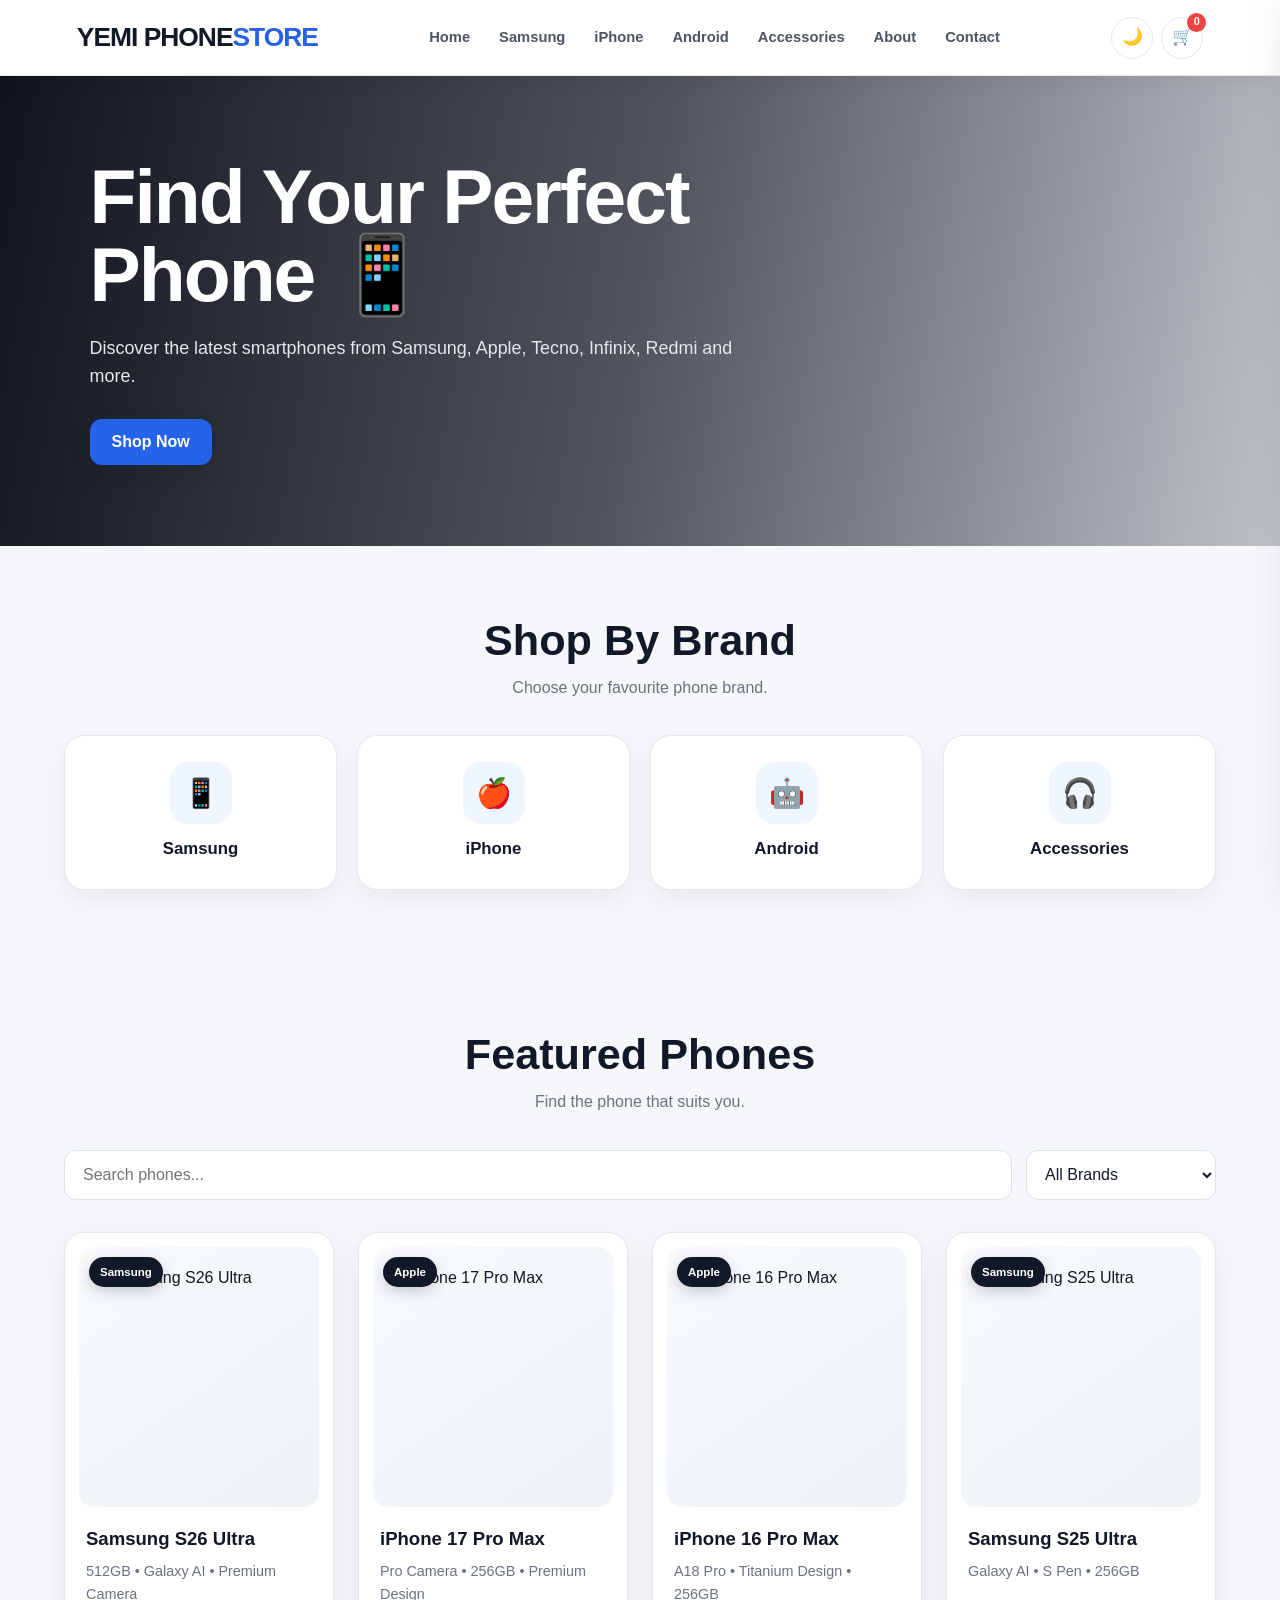
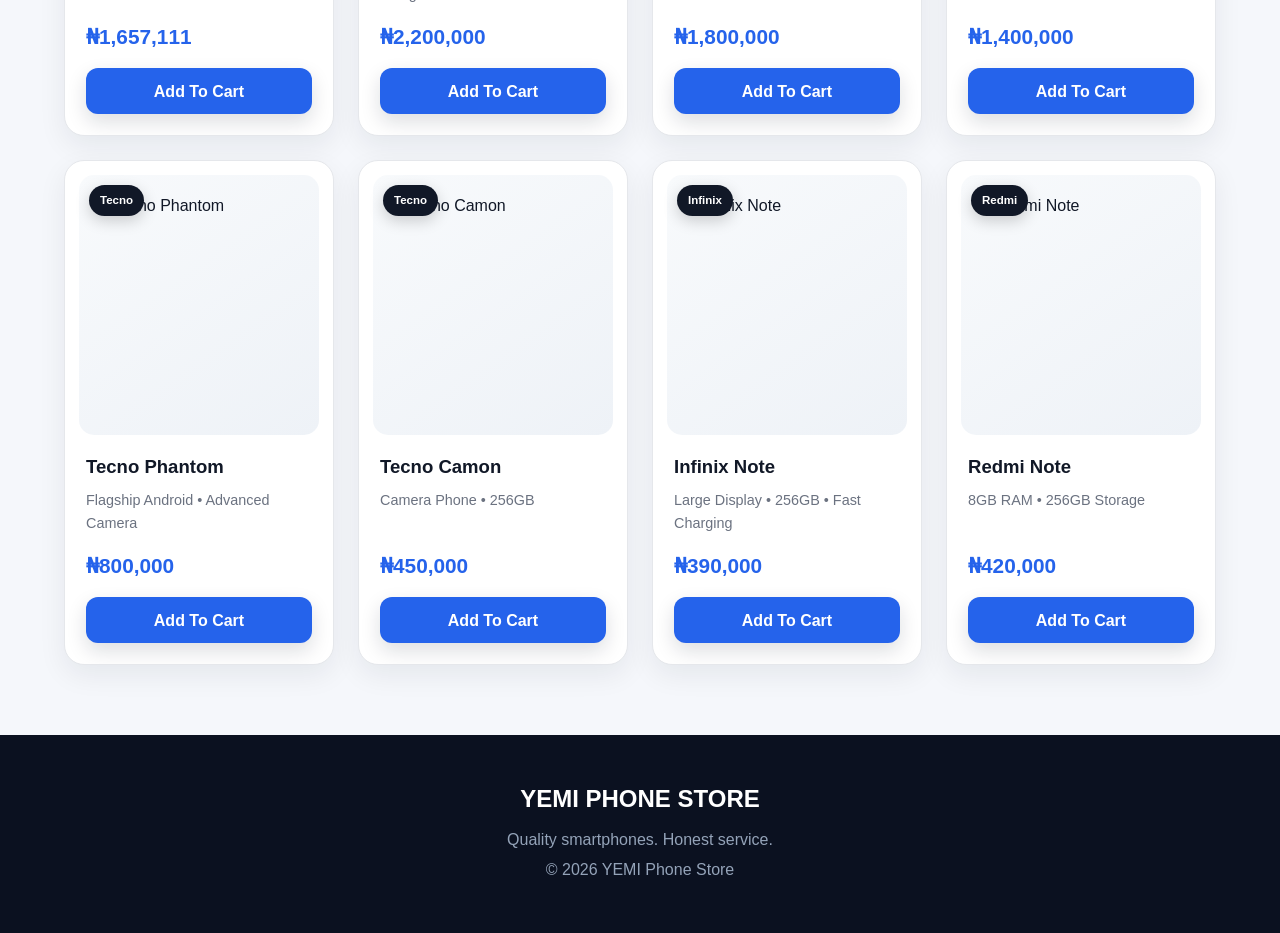
==== index.html @ 951abc67 "Add files via upload" ====
<!DOCTYPE html>
<html lang="en">
<head>
    <meta charset="UTF-8">
    <meta name="viewport" content="width=device-width, initial-scale=1.0">

    <title>YEMI Phone Store</title>

    <link rel="stylesheet" href="PHONE.css">
</head>

<body>

    <!-- NAVIGATION -->
    <header>
        <div class="navbar">

            <a href="index.html" class="logo">
               YEMI PHONE<span>STORE</span>
            </a>

            <button class="menu" onclick="toggleMenu()">☰</button>

            <nav id="nav">
                <a href="index.html">Home</a>
                <a href="samsung.html">Samsung</a>
                <a href="iphone.html">iPhone</a>
                <a href="android.html">Android</a>
                <a href="accessories.html">Accessories</a>
                <a href="about.html">About</a>
                <a href="contact.html">Contact</a>
            </nav>

            <div class="nav-actions">
                <button onclick="toggleDark()">🌙</button>

                <button onclick="toggleCart()">
                    🛒 <span id="cart-count">0</span>
                </button>
            </div>

        </div>
    </header>


    <!-- CART -->
    <div id="cart-panel" class="cart-panel">

        <h2>Shopping Cart</h2>

        <div id="cart-items">
            <p>Your cart is empty.</p>
        </div>

        <h3>
            Total:
            <span id="cart-total">₦0</span>
        </h3>

        <a href="contact.html" class="btn primary">
            Checkout
        </a>

    </div>


    <!-- HERO -->
    <section class="hero">

        <h1>
            Find Your Perfect Phone 📱
        </h1>

        <p>
            Discover the latest smartphones from Samsung,
            Apple, Tecno, Infinix, Redmi and more.
        </p>

        <a href="#products" class="btn">
            Shop Now
        </a>

    </section>


    <!-- CATEGORIES -->
    <section class="container">

        <div class="section-title">

            <h2>Shop By Brand</h2>

            <p>
                Choose your favourite phone brand.
            </p>

        </div>


        <div class="categories">

            <a href="samsung.html" class="category">
                <div class="icon">📱</div>
                Samsung
            </a>

            <a href="iphone.html" class="category">
                <div class="icon">🍎</div>
                iPhone
            </a>

            <a href="android.html" class="category">
                <div class="icon">🤖</div>
                Android
            </a>

            <a href="accessories.html" class="category">
                <div class="icon">🎧</div>
                Accessories
            </a>

        </div>

    </section>


    <!-- PRODUCTS -->
    <section class="container" id="products">

        <div class="section-title">

            <h2>Featured Phones</h2>

            <p>
                Find the phone that suits you.
            </p>

        </div>


        <!-- SEARCH -->
        <div class="toolbar">

            <input
                type="text"
                id="search"
                class="search"
                placeholder="Search phones..."
                onkeyup="searchProducts()"
            >

            <select
                class="filter"
                onchange="filterBrand(this.value)"
            >

                <option value="">All Brands</option>
                <option value="Samsung">Samsung</option>
                <option value="Apple">Apple</option>
                <option value="Tecno">Tecno</option>
                <option value="Infinix">Infinix</option>
                <option value="Redmi">Redmi</option>
                <option value="Xiaomi">Xiaomi</option>
                <option value="Google">Google</option>
                <option value="OnePlus">OnePlus</option>

            </select>

        </div>


        <div class="products">


            <!-- SAMSUNG -->
            <div class="card" data-brand="Samsung">

                <span class="badge">
                    Samsung
                </span>

                <img
                src="https://commons.wikimedia.org/wiki/Special:Redirect/file/Galaxy_S26_Ultra_-_1.jpg"
                alt="Samsung S26 Ultra"
             >

                <h3>
                    Samsung S26 Ultra
                </h3>

                <p>
                    512GB • Galaxy AI • Premium Camera
                </p>

                <div class="price">
                    ₦1,657,111
                </div>

                <button
                    class="btn primary"
                    onclick="addToCart(
                        'Samsung S26 Ultra',
                        1657111
                    )"
                >
                    Add To Cart
                </button>

            </div>


            <!-- IPHONE -->
            <div class="card" data-brand="Apple">

                <span class="badge">
                    Apple
                </span>

                <!-- IPHONE 17 PRO MAX -->
             <img
             src="https://commons.wikimedia.org/wiki/Special:Redirect/file/IPhone_17_Pro_2026.jpg"
             alt="iPhone 17 Pro Max"
             >

                <h3>
                    iPhone 17 Pro Max
                </h3>

                <p>
                    Pro Camera • 256GB • Premium Design
                </p>

                <div class="price">
                    ₦2,200,000
                </div>

                <button
                    class="btn primary"
                    onclick="addToCart(
                        'iPhone 17 Pro Max',
                        2200000
                    )"
                >
                    Add To Cart
                </button>

            </div>


            <!-- IPHONE 16 -->
            <div class="card" data-brand="Apple">

                <span class="badge">
                    Apple
                </span>

                <img
             src="https://commons.wikimedia.org/wiki/Special:Redirect/file/IPhone_16_Pro_(54251926676).jpg"
             alt="iPhone 16 Pro Max"
             >

                <h3>
                    iPhone 16 Pro Max
                </h3>

                <p>
                    A18 Pro • Titanium Design • 256GB
                </p>

                <div class="price">
                    ₦1,800,000
                </div>

                <button
                    class="btn primary"
                    onclick="addToCart(
                        'iPhone 16 Pro Max',
                        1800000
                    )"
                >
                    Add To Cart
                </button>

            </div>


            <!-- SAMSUNG S25 -->
            <div class="card" data-brand="Samsung">

                <span class="badge">
                    Samsung
                </span>

                <img
             src="https://commons.wikimedia.org/wiki/Special:Redirect/file/Samsung_Galaxy_S25_Ultra_2025.jpg"
             alt="Samsung S25 Ultra"
             >

                <h3>
                    Samsung S25 Ultra
                </h3>

                <p>
                    Galaxy AI • S Pen • 256GB
                </p>

                <div class="price">
                    ₦1,400,000
                </div>

                <button
                    class="btn primary"
                    onclick="addToCart(
                        'Samsung S25 Ultra',
                        1400000
                    )"
                >
                    Add To Cart
                </button>

            </div>


            <!-- TECNO -->
            <div class="card" data-brand="Tecno">

                <span class="badge">
                    Tecno
                </span>

                <img
    src="https://commons.wikimedia.org/wiki/Special:Redirect/file/Tecno_Phantom_V_Flip.png"
    alt="Tecno Phantom"
>

                <h3>
                    Tecno Phantom
                </h3>

                <p>
                    Flagship Android • Advanced Camera
                </p>

                <div class="price">
                    ₦800,000
                </div>

                <button
                    class="btn primary"
                    onclick="addToCart(
                        'Tecno Phantom',
                        800000
                    )"
                >
                    Add To Cart
                </button>

            </div>


            <!-- TECNO CAMON -->
            <div class="card" data-brand="Tecno">

                <span class="badge">
                    Tecno
                </span>

                <img
    src="https://commons.wikimedia.org/wiki/Special:Redirect/file/Tecno_Camon_50_rear_panel.jpg"
    alt="Tecno Camon"
>

                <h3>
                    Tecno Camon
                </h3>

                <p>
                    Camera Phone • 256GB
                </p>

                <div class="price">
                    ₦450,000
                </div>

                <button
                    class="btn primary"
                    onclick="addToCart(
                        'Tecno Camon',
                        450000
                    )"
                >
                    Add To Cart
                </button>

            </div>


            <!-- INFINIX -->
            <div class="card" data-brand="Infinix">

                <span class="badge">
                    Infinix
                </span>

                <img
    src="https://fdn2.gsmarena.com/vv/pics/infinix/infinix-note-edge-1.jpg"
    alt="Infinix Note"
>

                <h3>
                    Infinix Note
                </h3>

                <p>
                    Large Display • 256GB • Fast Charging
                </p>

                <div class="price">
                    ₦390,000
                </div>

                <button
                    class="btn primary"
                    onclick="addToCart(
                        'Infinix Note',
                        390000
                    )"
                >
                    Add To Cart
                </button>

            </div>


            <!-- REDMI -->
            <div class="card" data-brand="Redmi">

                <span class="badge">
                    Redmi
                </span>

                <img
    src="https://commons.wikimedia.org/wiki/Special:Redirect/file/Redmi_Note_15_Pro.jpg"
    alt="Redmi Note"
>

                <h3>
                    Redmi Note
                </h3>

                <p>
                    8GB RAM • 256GB Storage
                </p>

                <div class="price">
                    ₦420,000
                </div>

                <button
                    class="btn primary"
                    onclick="addToCart(
                        'Redmi Note',
                        420000
                    )"
                >
                    Add To Cart
                </button>

            </div>

        </div>

    </section>


    <!-- FOOTER -->
    <footer>

        <h3>
            YEMI PHONE STORE
        </h3>

        <p>
            Quality smartphones. Honest service.
        </p>

        <p>
            © 2026 YEMI Phone Store
        </p>

    </footer>


    <script src="PHONE.js"></script>

</body>
</html>
---- PHONE.css ----
/* =========================================================
   PHONE STORE — COMPLETE WEBSITE CSS
   ========================================================= */

/* ---------- RESET ---------- */

* {
    margin: 0;
    padding: 0;
    box-sizing: border-box;
}

html {
    scroll-behavior: smooth;
}

body {
    min-height: 100vh;
    width: 100%;
    font-family: "Segoe UI", Arial, Helvetica, sans-serif;
    background: #f5f7fb;
    color: #111827;
    line-height: 1.6;
    display: flex;
    flex-direction: column;
    transition: background 0.3s ease, color 0.3s ease;
}

img {
    max-width: 100%;
    display: block;
}

a {
    color: inherit;
    text-decoration: none;
}

button,
input,
select,
textarea {
    font: inherit;
}

button {
    cursor: pointer;
}


/* =========================================================
   NAVBAR
   ========================================================= */

header {
    width: 100%;
    position: sticky;
    top: 0;
    z-index: 1000;
}

.navbar {
    width: 100%;
    min-height: 76px;
    padding: 0 6%;

    background: rgba(255, 255, 255, 0.94);
    backdrop-filter: blur(18px);
    -webkit-backdrop-filter: blur(18px);

    border-bottom: 1px solid #e5e7eb;

    display: flex;
    align-items: center;
    justify-content: space-between;

    gap: 25px;

    box-shadow: 0 4px 20px rgba(15, 23, 42, 0.06);
}


/* LOGO */

.logo {
    font-size: 1.65rem;
    font-weight: 900;
    letter-spacing: -1px;
    color: #111827;
    white-space: nowrap;
}

.logo span {
    color: #2563eb;
}


/* NAVIGATION */

.navbar nav {
    display: flex;
    align-items: center;
    justify-content: center;
    gap: 5px;
}

.navbar nav a {
    position: relative;

    padding: 9px 12px;

    color: #4b5563;

    font-size: 0.92rem;
    font-weight: 700;

    border-radius: 10px;

    transition: 0.25s ease;
}

.navbar nav a:hover,
.navbar nav a.active {
    color: #2563eb;
    background: #eff6ff;
}

.navbar nav a::after {
    content: "";

    position: absolute;

    left: 12px;
    right: 12px;
    bottom: 3px;

    height: 2px;

    background: #2563eb;

    transform: scaleX(0);
    transform-origin: center;

    transition: transform 0.25s ease;
}

.navbar nav a:hover::after,
.navbar nav a.active::after {
    transform: scaleX(1);
}


/* NAVIGATION BUTTONS */

.nav-actions,
.nav-buttons {
    display: flex;
    align-items: center;
    gap: 8px;
}

.nav-actions button,
.nav-buttons button {
    position: relative;

    width: 42px;
    height: 42px;

    border: 1px solid #e5e7eb;
    border-radius: 50%;

    background: #ffffff;
    color: #111827;

    display: grid;
    place-items: center;

    font-size: 1.05rem;

    transition: 0.25s ease;
}

.nav-actions button:hover,
.nav-buttons button:hover {
    background: #2563eb;
    color: white;
    border-color: #2563eb;

    transform: translateY(-2px);
}


/* CART NUMBER */

#cart-count {
    position: absolute;

    top: -5px;
    right: -4px;

    min-width: 19px;
    height: 19px;

    padding: 0 5px;

    border-radius: 20px;

    background: #ef4444;
    color: white;

    font-size: 0.68rem;
    font-weight: 800;

    display: grid;
    place-items: center;
}


/* MOBILE MENU */

.menu {
    display: none;

    border: 0;

    background: #111827;
    color: white;

    width: 42px;
    height: 42px;

    border-radius: 10px;

    font-size: 1.3rem;
}


/* =========================================================
   BUTTONS
   ========================================================= */

.btn,
button.btn {
    border: 0;

    display: inline-flex;
    align-items: center;
    justify-content: center;

    min-height: 46px;

    padding: 0 22px;

    border-radius: 12px;

    background: #111827;
    color: white;

    font-weight: 800;

    transition: 0.25s ease;

    box-shadow: 0 8px 20px rgba(17, 24, 39, 0.14);
}

.btn:hover,
button.btn:hover {
    transform: translateY(-3px);

    box-shadow: 0 12px 25px rgba(17, 24, 39, 0.2);
}

.btn.primary,
button.btn.primary {
    background: #2563eb;
    color: white;
}

.btn.primary:hover,
button.btn.primary:hover {
    background: #1d4ed8;
}


/* =========================================================
   MAIN HERO
   ========================================================= */

.hero {
    width: 100%;

    min-height: 470px;

    padding: 80px 7%;

    position: relative;

    overflow: hidden;

    display: flex;
    flex-direction: column;

    align-items: flex-start;
    justify-content: center;

    color: white;

    background:
        linear-gradient(
            100deg,
            rgba(3, 7, 18, 0.95),
            rgba(3, 7, 18, 0.68),
            rgba(3, 7, 18, 0.22)
        ),
        url("https://images.unsplash.com/photo-1511707171634-5f897ff02aa9?auto=format&fit=crop&w=1800&q=85")
        center / cover no-repeat;
}

.hero h1 {
    max-width: 720px;

    font-size: clamp(2.5rem, 6vw, 5.2rem);

    line-height: 1.02;

    letter-spacing: -2px;

    margin-bottom: 20px;
}

.hero p {
    max-width: 650px;

    font-size: 1.12rem;

    color: #e5e7eb;

    margin-bottom: 28px;
}

.hero .btn {
    background: #2563eb;
}

.hero .btn:hover {
    background: #3b82f6;
}


/* =========================================================
   PAGE BANNER
   ========================================================= */

.page-banner {
    width: 100%;

    min-height: 270px;

    padding: 55px 7%;

    display: flex;
    flex-direction: column;

    align-items: center;
    justify-content: center;

    text-align: center;

    color: white;

    background:
        radial-gradient(
            circle at 20% 20%,
            rgba(59, 130, 246, 0.35),
            transparent 35%
        ),
        radial-gradient(
            circle at 80% 80%,
            rgba(14, 165, 233, 0.25),
            transparent 35%
        ),
        linear-gradient(
            135deg,
            #0f172a,
            #1e3a8a
        );
}

.page-banner h1 {
    font-size: clamp(2.2rem, 5vw, 4rem);

    line-height: 1.1;

    letter-spacing: -1.5px;

    margin-bottom: 10px;
}

.page-banner p {
    color: #dbeafe;

    font-size: 1.05rem;
}


/* =========================================================
   GENERAL CONTAINERS
   ========================================================= */

.container {
    width: min(1180px, 90%);

    margin: 0 auto;

    padding: 70px 0;
}

.section-title {
    text-align: center;

    margin-bottom: 35px;
}

.section-title h2,
.products-section > h2 {
    font-size: clamp(1.8rem, 4vw, 2.7rem);

    line-height: 1.15;

    margin-bottom: 9px;

    color: #111827;
}

.section-title p {
    color: #6b7280;
}


/* =========================================================
   CATEGORIES
   ========================================================= */

.categories {
    display: grid;

    grid-template-columns: repeat(4, 1fr);

    gap: 20px;
}

.category {
    min-height: 155px;

    padding: 25px;

    background: white;

    border: 1px solid #e5e7eb;

    border-radius: 20px;

    display: flex;

    flex-direction: column;

    align-items: center;

    justify-content: center;

    gap: 12px;

    font-size: 1.05rem;

    font-weight: 800;

    box-shadow: 0 10px 25px rgba(15, 23, 42, 0.06);

    transition: 0.3s ease;
}

.category:hover {
    transform: translateY(-7px);

    border-color: #93c5fd;

    box-shadow:
        0 18px 40px rgba(37, 99, 235, 0.14);

    color: #2563eb;
}

.category .icon {
    width: 62px;
    height: 62px;

    border-radius: 18px;

    background: #eff6ff;

    display: grid;
    place-items: center;

    font-size: 1.8rem;
}


/* =========================================================
   SEARCH / FILTER
   ========================================================= */

.toolbar {
    width: 100%;

    margin-bottom: 32px;

    display: flex;

    gap: 14px;
}

.search,
.filter {
    height: 50px;

    border: 1px solid #dbe1ea;

    border-radius: 12px;

    outline: none;

    background: white;

    color: #111827;

    transition: 0.25s ease;
}

.search {
    flex: 1;

    padding: 0 18px;
}

.filter {
    min-width: 190px;

    padding: 0 14px;
}

.search:focus,
.filter:focus,
.contact-form input:focus,
.contact-form textarea:focus,
form input:focus,
form textarea:focus {
    border-color: #2563eb;

    box-shadow:
        0 0 0 4px rgba(37, 99, 235, 0.1);
}


/* =========================================================
   PRODUCT GRID
   ========================================================= */

.products,
.product-grid {
    display: grid;

    grid-template-columns:
        repeat(4, minmax(0, 1fr));

    gap: 24px;
}

.product-grid {
    grid-template-columns:
        repeat(3, minmax(0, 1fr));
}


/* =========================================================
   PRODUCT CARD
   ========================================================= */

.card {
    position: relative;

    overflow: hidden;

    background: white;

    border: 1px solid #e5e7eb;

    border-radius: 20px;

    padding: 14px;

    box-shadow:
        0 10px 28px rgba(15, 23, 42, 0.07);

    transition:
        transform 0.3s ease,
        box-shadow 0.3s ease,
        border-color 0.3s ease;
}

.card:hover {
    transform: translateY(-8px);

    border-color: #bfdbfe;

    box-shadow:
        0 22px 45px rgba(15, 23, 42, 0.13);
}


/* PRODUCT IMAGE */

.card img,
.product-image {
    width: 100%;

    height: 260px;

    object-fit: contain;

    border-radius: 15px;

    background:
        linear-gradient(
            145deg,
            #f8fafc,
            #eef2f7
        );

    padding: 18px;

    transition:
        transform 0.35s ease;
}

.card:hover img,
.card:hover .product-image {
    transform: scale(1.045);
}


/* PRODUCT NAME */

.card h3 {
    margin: 17px 7px 7px;

    font-size: 1.16rem;

    color: #111827;
}


/* DESCRIPTION */

.card p {
    min-height: 48px;

    margin: 0 7px 12px;

    color: #6b7280;

    font-size: 0.9rem;
}


/* BRAND BADGE */

.badge {
    position: absolute;

    top: 24px;
    left: 24px;

    z-index: 2;

    padding: 6px 11px;

    border-radius: 30px;

    background: #111827;

    color: white;

    font-size: 0.72rem;

    font-weight: 800;

    box-shadow:
        0 5px 15px rgba(0, 0, 0, 0.18);
}


/* PRICE */

.price {
    margin: 0 7px 15px;

    font-size: 1.3rem;

    font-weight: 900;

    color: #2563eb;
}


/* CARD BUTTON */

.card .btn,
.card button {
    width: calc(100% - 14px);

    margin: 0 7px 7px;
}


/* =========================================================
   ACCESSORIES
   ========================================================= */

.products-section {
    width: min(1180px, 90%);

    margin: 0 auto;

    padding: 70px 0;
}

.products-section > h2 {
    text-align: center;

    margin-bottom: 35px;
}

.accessories-hero {
    background:
        linear-gradient(
            100deg,
            rgba(3, 7, 18, 0.92),
            rgba(3, 7, 18, 0.62)
        ),
        url("https://images.unsplash.com/photo-1588423771073-b8903fbb85b5?auto=format&fit=crop&w=1800&q=85")
        center / cover no-repeat;
}

.product-info {
    padding: 0 3px;
}

.product-info h3 {
    margin-top: 16px;
}

.product-info h2 {
    margin: 10px 0;

    color: #2563eb;

    font-size: 1.25rem;
}


/* =========================================================
   ABOUT PAGE
   ========================================================= */

.info-grid {
    display: grid;

    grid-template-columns: repeat(2, 1fr);

    gap: 24px;
}

.info-box {
    position: relative;

    padding: 32px;

    min-height: 190px;

    overflow: hidden;

    background: white;

    border: 1px solid #e5e7eb;

    border-radius: 22px;

    box-shadow:
        0 12px 30px rgba(15, 23, 42, 0.07);

    transition: 0.3s ease;
}

.info-box::before {
    content: "";

    position: absolute;

    top: 0;
    left: 0;

    width: 5px;
    height: 100%;

    background: #2563eb;
}

.info-box:hover {
    transform: translateY(-5px);

    box-shadow:
        0 18px 40px rgba(37, 99, 235, 0.12);
}

.info-box h2 {
    margin-bottom: 12px;

    font-size: 1.35rem;
}

.info-box p {
    color: #667085;

    line-height: 1.8;
}


/* =========================================================
   CONTACT PAGE
   ========================================================= */

.contact-section {
    width: min(1180px, 90%);

    margin: auto;

    padding: 70px 0;
}

.contact-container {
    display: grid;

    grid-template-columns: 0.9fr 1.1fr;

    gap: 35px;

    align-items: start;
}

.contact-info {
    padding: 35px;

    background: #111827;

    color: white;

    border-radius: 24px;

    box-shadow:
        0 18px 45px rgba(15, 23, 42, 0.14);
}

.contact-info h2 {
    font-size: 2rem;

    margin-bottom: 12px;
}

.contact-info p {
    color: #cbd5e1;

    line-height: 1.8;

    margin-bottom: 20px;
}

.contact-info a {
    display: block;

    color: #93c5fd;

    margin: 12px 0;

    font-weight: 700;
}

.contact-info a:hover {
    color: white;
}


/* =========================================================
   SEND US A MESSAGE FORM
   ========================================================= */

form,
.contact-form {
    width: 100%;

    padding: 38px;

    background: white;

    border: 1px solid #e5e7eb;

    border-radius: 24px;

    box-shadow:
        0 18px 45px rgba(15, 23, 42, 0.09);
}

form h2,
.contact-form h2 {
    margin-bottom: 7px;

    font-size: 1.8rem;

    text-align: center;
}

.form-subtitle {
    text-align: center;

    color: #6b7280;

    margin-bottom: 25px;
}

.form-group {
    margin-bottom: 18px;
}

form label,
.contact-form label {
    display: block;

    margin-bottom: 7px;

    color: #374151;

    font-weight: 750;

    font-size: 0.92rem;
}

form input,
form textarea,
.contact-form input,
.contact-form textarea {
    width: 100%;

    border: 1px solid #dbe1ea;

    border-radius: 12px;

    background: #f9fafb;

    color: #111827;

    outline: none;

    transition: 0.25s ease;
}

form input,
.contact-form input {
    height: 50px;

    padding: 0 15px;
}

form textarea,
.contact-form textarea {
    min-height: 145px;

    resize: vertical;

    padding: 14px 15px;
}

form input::placeholder,
form textarea::placeholder {
    color: #9ca3af;
}

form button[type="submit"],
.contact-form button[type="submit"] {
    width: 100%;

    margin-top: 10px;
}


/* WHATSAPP */

.whatsapp-btn {
    display: inline-flex;

    align-items: center;
    justify-content: center;

    width: 100%;

    min-height: 48px;

    margin-top: 15px;

    border-radius: 12px;

    background: #22c55e;

    color: white;

    font-weight: 800;

    transition: 0.25s ease;
}

.whatsapp-btn:hover {
    background: #16a34a;

    transform: translateY(-2px);
}


/* =========================================================
   CART PANEL
   ========================================================= */

.cart-panel {
    position: fixed;

    top: 0;

    right: -430px;

    z-index: 2000;

    width: min(400px, 92vw);

    height: 100vh;

    padding: 85px 25px 30px;

    overflow-y: auto;

    background: white;

    border-left: 1px solid #e5e7eb;

    box-shadow:
        -15px 0 45px rgba(15, 23, 42, 0.15);

    transition: right 0.35s ease;
}

.cart-panel.show {
    right: 0;
}

.cart-panel h2 {
    margin-bottom: 22px;
}

.cart-panel h3 {
    margin: 22px 0;

    padding-top: 18px;

    border-top: 1px solid #e5e7eb;
}

.cart-panel #cart-total {
    color: #2563eb;
}

.cart-panel .btn {
    width: 100%;
}


/* CART ITEM */

.cart-item {
    padding: 15px 0;

    border-bottom: 1px solid #e5e7eb;
}

.cart-item strong {
    display: inline-block;

    margin-bottom: 5px;
}

.cart-item button {
    margin-top: 8px;

    padding: 6px 11px;

    border: 0;

    border-radius: 8px;

    background: #fee2e2;

    color: #b91c1c;

    font-weight: 700;
}

.cart-item button:hover {
    background: #fecaca;
}


/* =========================================================
   FOOTER
   ========================================================= */

footer {
    width: 100%;

    margin-top: auto;

    padding: 45px 20px;

    text-align: center;

    background: #0b1120;

    color: #e5e7eb;
}

footer h2,
footer h3 {
    color: white;

    margin-bottom: 8px;

    font-size: 1.5rem;
}

footer p {
    color: #94a3b8;

    margin: 5px 0;
}


/* =========================================================
   DARK MODE
   ========================================================= */

body.dark {
    background: #080d18;

    color: #e5e7eb;
}

body.dark .navbar {
    background: rgba(11, 17, 32, 0.95);

    border-color: #1f2937;
}

body.dark .logo {
    color: white;
}

body.dark .navbar nav a {
    color: #cbd5e1;
}

body.dark .navbar nav a:hover,
body.dark .navbar nav a.active {
    color: #60a5fa;

    background: #172554;
}

body.dark .nav-actions button,
body.dark .nav-buttons button {
    background: #111827;

    color: #e5e7eb;

    border-color: #374151;
}

body.dark .section-title h2,
body.dark .products-section > h2 {
    color: #f8fafc;
}

body.dark .section-title p,
body.dark .card p {
    color: #94a3b8;
}

body.dark .category,
body.dark .card,
body.dark .info-box,
body.dark form,
body.dark .contact-form,
body.dark .cart-panel {
    background: #111827;

    border-color: #273244;

    color: #e5e7eb;
}

body.dark .category:hover {
    border-color: #2563eb;
}

body.dark .category .icon,
body.dark .card img,
body.dark .card .product-image {
    background: #0f172a;
}

body.dark .category,
body.dark .card,
body.dark .info-box,
body.dark form,
body.dark .contact-form {
    box-shadow:
        0 15px 35px rgba(0, 0, 0, 0.25);
}

body.dark .card h3,
body.dark .info-box h2,
body.dark form h2,
body.dark .contact-form h2 {
    color: #f8fafc;
}

body.dark .info-box p,
body.dark .form-subtitle {
    color: #94a3b8;
}

body.dark form label,
body.dark .contact-form label {
    color: #d1d5db;
}

body.dark form input,
body.dark form textarea,
body.dark .contact-form input,
body.dark .contact-form textarea,
body.dark .search,
body.dark .filter {
    background: #0b1120;

    color: #f8fafc;

    border-color: #374151;
}

body.dark form input::placeholder,
body.dark form textarea::placeholder {
    color: #64748b;
}

body.dark .cart-panel h3 {
    border-color: #273244;
}


/* =========================================================
   TABLET
   ========================================================= */

@media (max-width: 1050px) {

    .navbar {
        padding: 0 4%;
    }

    .navbar nav a {
        padding: 8px;

        font-size: 0.84rem;
    }

    .products {
        grid-template-columns:
            repeat(3, minmax(0, 1fr));
    }

    .product-grid {
        grid-template-columns:
            repeat(2, minmax(0, 1fr));
    }

    .categories {
        grid-template-columns:
            repeat(2, 1fr);
    }

    .contact-container {
        grid-template-columns: 1fr;
    }
}


/* =========================================================
   MOBILE
   ========================================================= */

@media (max-width: 760px) {

    .navbar {
        min-height: 68px;

        padding: 0 5%;

        gap: 10px;
    }

    .logo {
        font-size: 1.35rem;
    }

    .menu {
        display: grid;

        place-items: center;

        margin-left: auto;

        order: 2;
    }

    .nav-actions,
    .nav-buttons {
        order: 3;
    }


    /* MOBILE NAV */

    .navbar nav {
        position: absolute;

        top: 68px;

        left: 0;
        right: 0;

        display: none;

        padding: 14px 5%;

        background: white;

        border-bottom: 1px solid #e5e7eb;

        box-shadow:
            0 15px 25px rgba(15, 23, 42, 0.08);

        flex-direction: column;

        align-items: stretch;
    }

    .navbar nav.show {
        display: flex;
    }

    .navbar nav a {
        padding: 13px 15px;
    }

    .navbar nav a::after {
        display: none;
    }

    body.dark .navbar nav {
        background: #0b1120;

        border-color: #1f2937;
    }


    /* HERO */

    .hero {
        min-height: 450px;

        padding: 65px 7%;

        background-position: center;
    }

    .hero h1 {
        letter-spacing: -1px;
    }

    .page-banner {
        min-height: 230px;

        padding: 45px 6%;
    }


    /* CONTAINERS */

    .container,
    .products-section,
    .contact-section {
        width: 90%;

        padding: 50px 0;
    }


    /* PRODUCTS */

    .products {
        grid-template-columns:
            repeat(2, minmax(0, 1fr));

        gap: 17px;
    }

    .product-grid {
        grid-template-columns:
            repeat(2, minmax(0, 1fr));

        gap: 17px;
    }

    .card {
        border-radius: 16px;

        padding: 10px;
    }

    .card img,
    .product-image {
        height: 205px;

        padding: 12px;
    }

    .card h3 {
        font-size: 1rem;

        margin-top: 13px;
    }

    .card p {
        font-size: 0.82rem;

        min-height: 42px;
    }

    .price {
        font-size: 1.05rem;
    }

    .card .btn,
    .card button {
        padding: 0 10px;

        min-height: 42px;

        font-size: 0.82rem;
    }

    .badge {
        top: 18px;

        left: 18px;

        font-size: 0.65rem;
    }


    /* SEARCH */

    .toolbar {
        flex-direction: column;
    }

    .filter {
        width: 100%;
    }


    /* ABOUT */

    .info-grid {
        grid-template-columns: 1fr;
    }


    /* CONTACT */

    .contact-info {
        padding: 27px;
    }

    form,
    .contact-form {
        padding: 25px 20px;

        border-radius: 18px;
    }
}


/* =========================================================
   SMALL PHONES
   ========================================================= */

@media (max-width: 480px) {

    .navbar {
        padding: 0 4%;
    }

    .logo {
        font-size: 1.15rem;
    }

    .nav-actions,
    .nav-buttons {
        gap: 4px;
    }

    .nav-actions button,
    .nav-buttons button {
        width: 35px;
        height: 35px;

        font-size: 0.9rem;
    }


    .hero {
        min-height: 410px;
    }

    .hero h1 {
        font-size: 2.45rem;
    }

    .hero p {
        font-size: 0.95rem;
    }


    .page-banner h1 {
        font-size: 2.15rem;
    }


    .categories {
        grid-template-columns:
            1fr 1fr;

        gap: 12px;
    }

    .category {
        min-height: 125px;

        padding: 15px 8px;

        font-size: 0.9rem;
    }

    .category .icon {
        width: 50px;
        height: 50px;

        font-size: 1.45rem;
    }


    .products,
    .product-grid {
        grid-template-columns: 1fr;
    }

    .card img,
    .product-image {
        height: 270px;
    }

    .card h3 {
        font-size: 1.1rem;
    }

    .card p {
        font-size: 0.9rem;
    }

    .price {
        font-size: 1.2rem;
    }


    .cart-panel {
        width: 100%;
    }
}
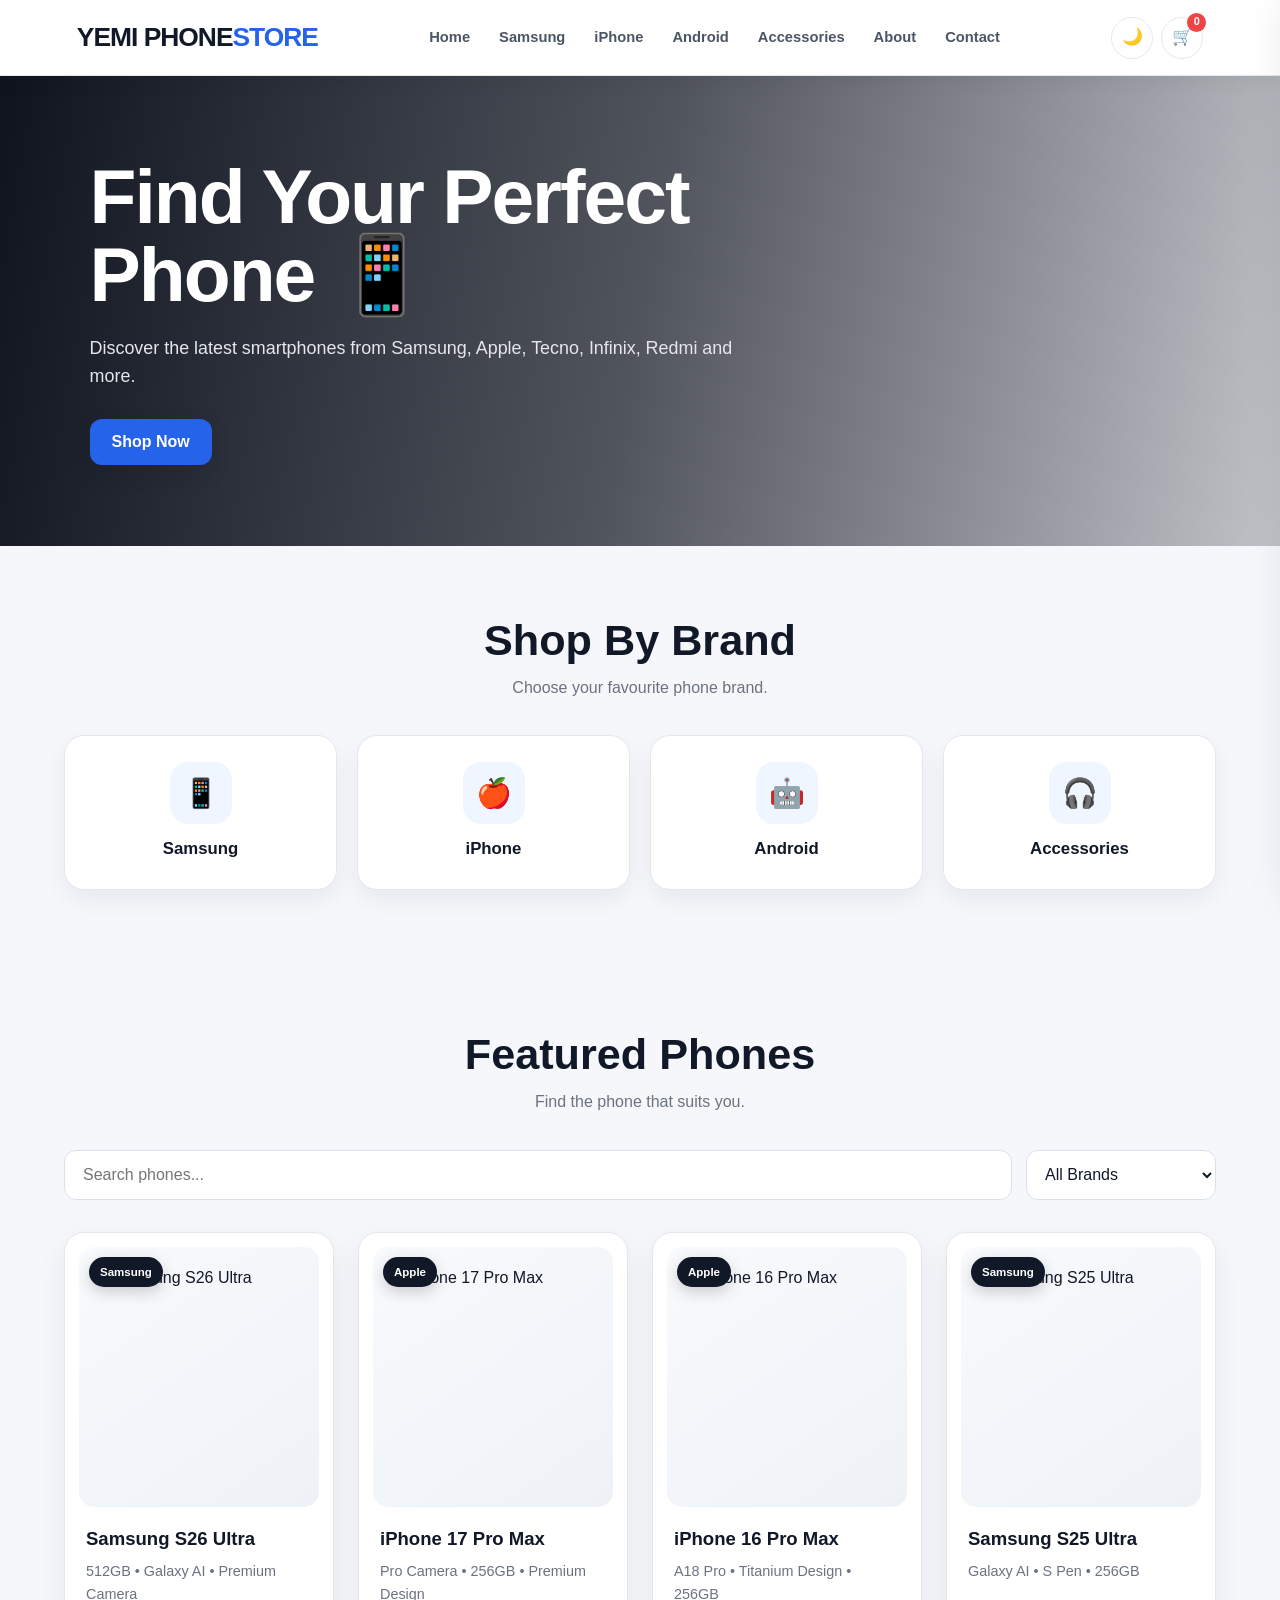
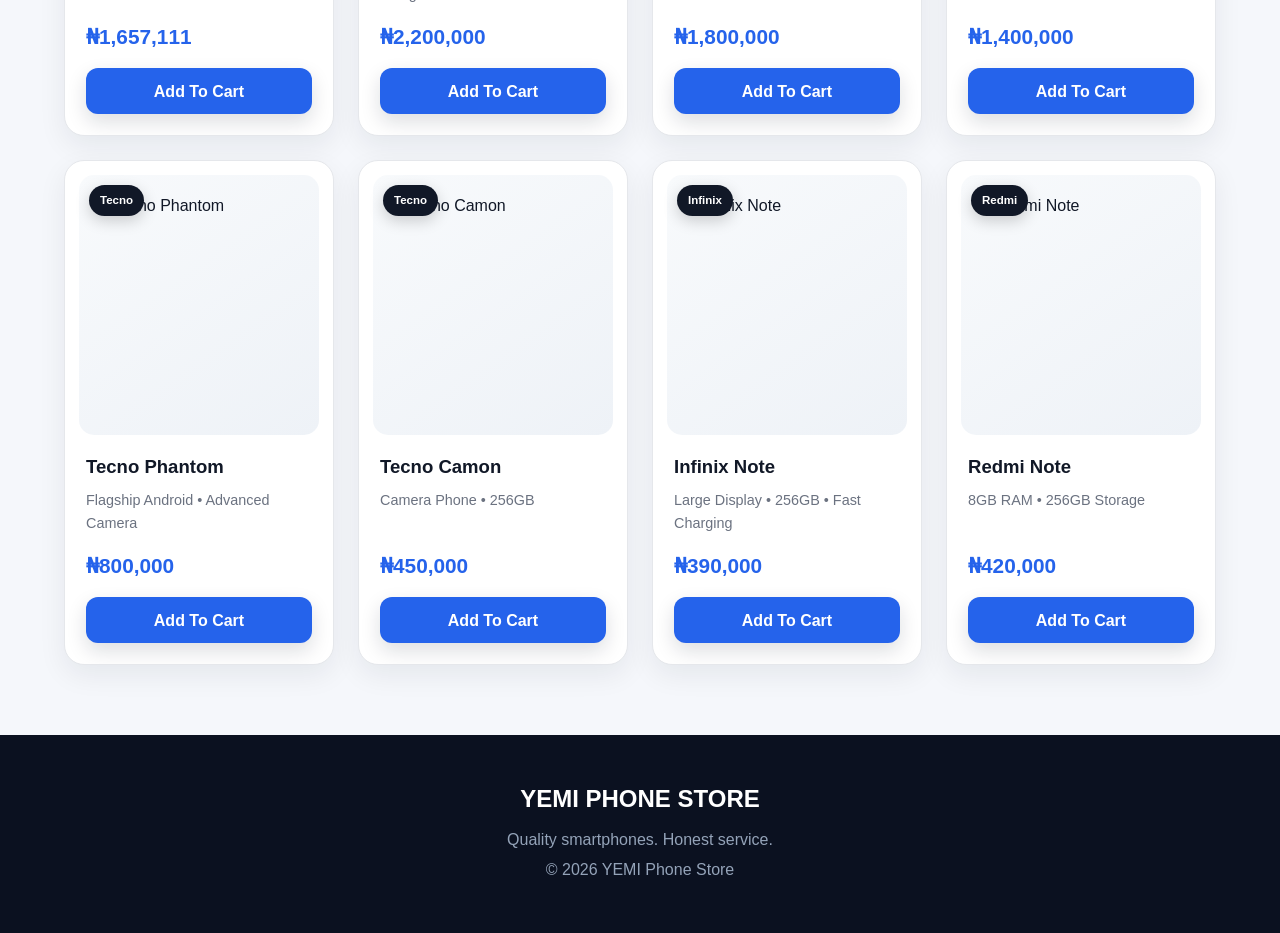
==== commit 79473c9b: "Improve SEO and update HTML structure Updated the description meta tag for better SEO and adjusted t" ====
--- a/index.html
+++ b/index.html
@@ -3,8 +3,17 @@
 <head>
     <meta charset="UTF-8">
     <meta name="viewport" content="width=device-width, initial-scale=1.0">
-
-    <title>YEMI Phone Store</title>
+    <meta name="google-site-verification" content="cLgH_ggpe4fR4UOD5lJ2Hb9nEG9nsZlV8NjRL76Raq8" />
+
+    <title>Yemi Phone Store | Phones & Accessories</title>
+
+    <meta name="description"
+      content="Yemi Phone Store offers smartphones, iPhones, Samsung phones, Android phones and phone accessories.">
+
+<meta name="robots" content="index, follow">
+
+<link rel="canonical"
+      href="https://abdulraqeebadedapo-crypto.github.io/YEMI-STORE/">
 
     <link rel="stylesheet" href="PHONE.css">
 </head>
@@ -494,4 +503,4 @@
     <script src="PHONE.js"></script>
 
 </body>
-</html>+</html>
